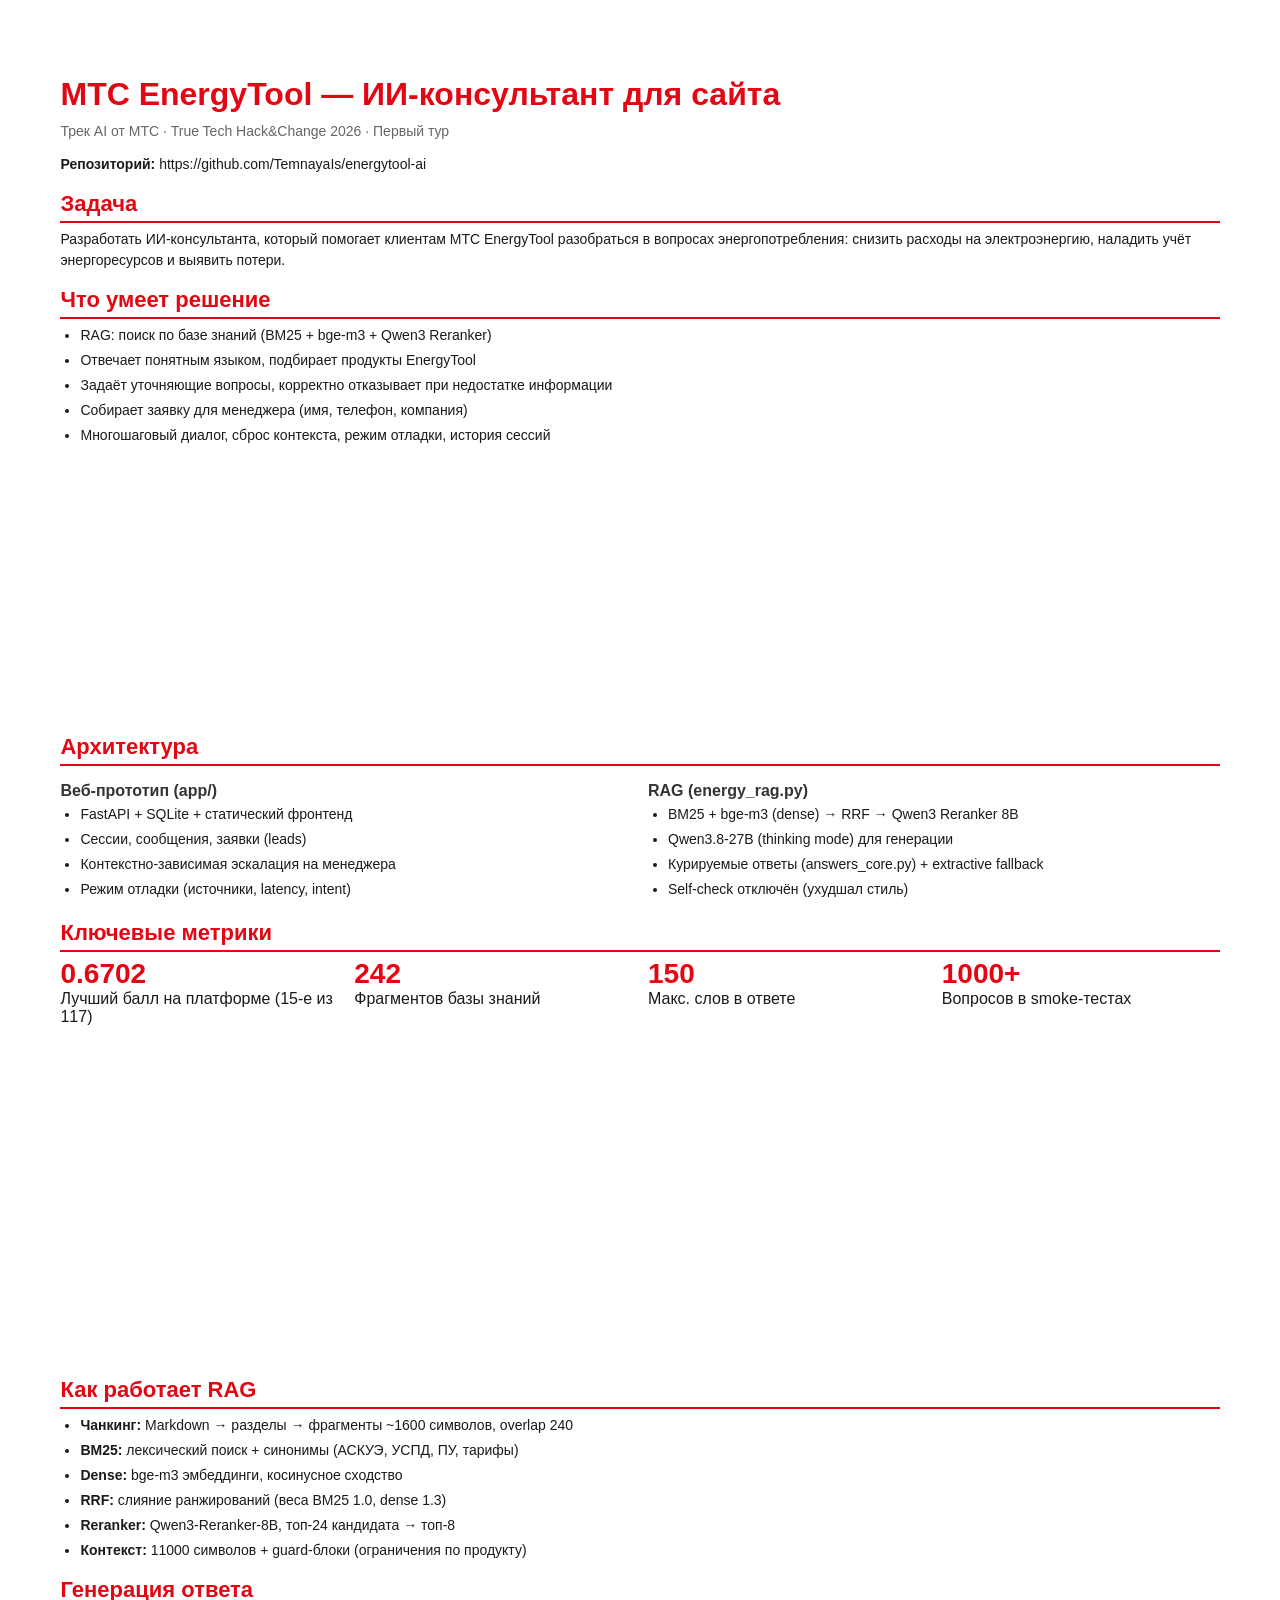
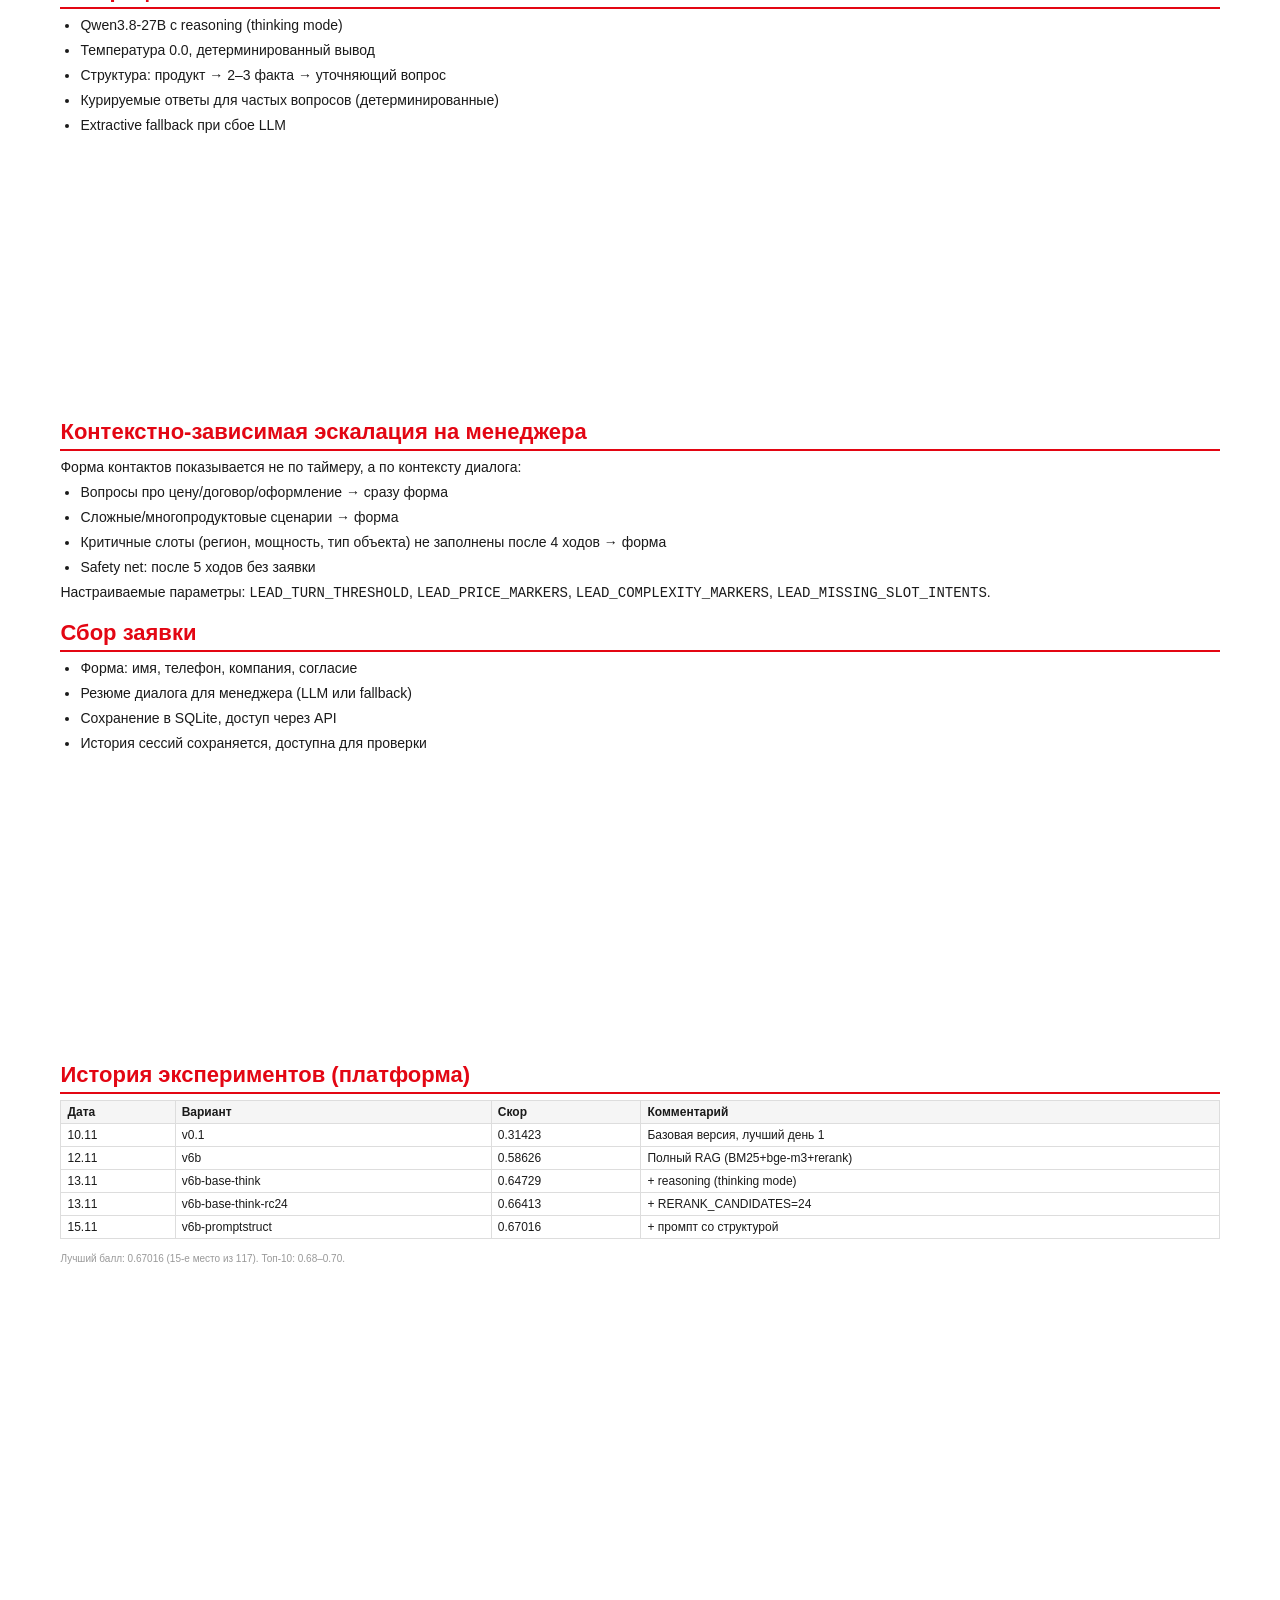
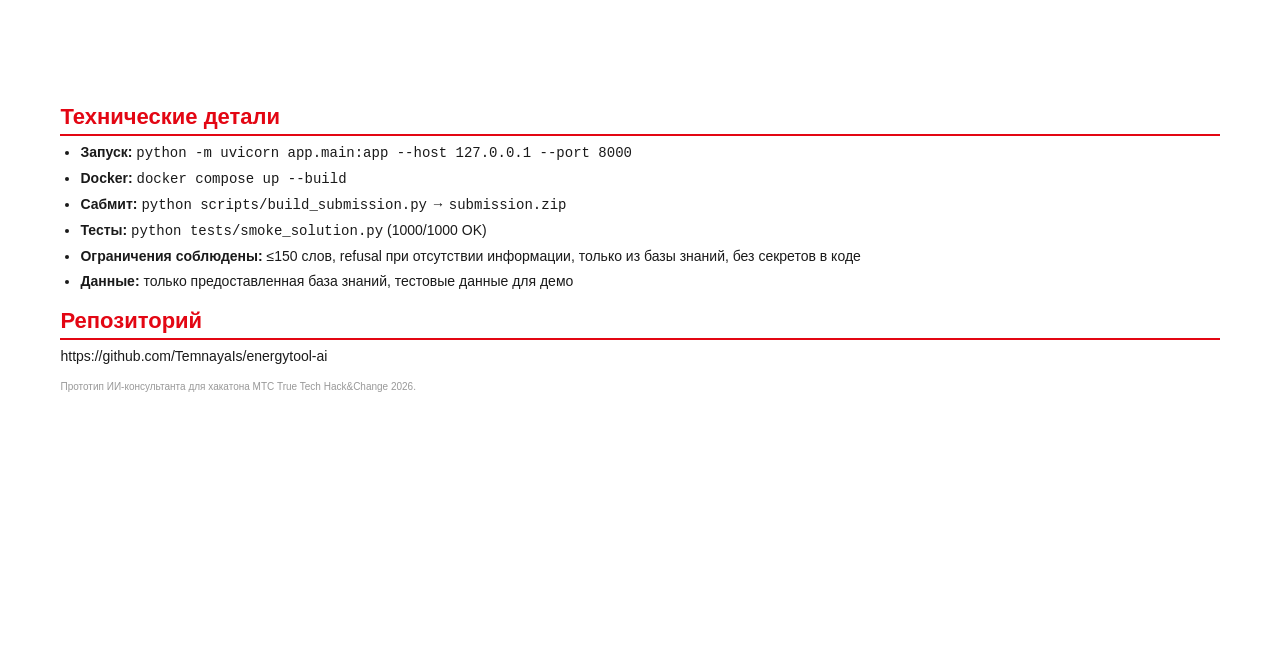
==== presentation.html @ cbf3601e "add: presentation (HTML + PDF) for expert evaluation" ====
<!DOCTYPE html>
<html lang="ru">
<head>
<meta charset="utf-8">
<title>МТС EnergyTool — ИИ-консультант для сайта</title>
<style>
  @page { size: A4 landscape; margin: 12mm; }
  body { font-family: "Segoe UI", Arial, sans-serif; color: #1a1a1a; margin: 0; padding: 0; }
  .slide { page-break-after: always; padding: 20mm 16mm; min-height: 170mm; box-sizing: border-box; }
  .slide:last-child { page-break-after: auto; }
  h1 { color: #e30613; font-size: 32px; margin: 0 0 8px; }
  h2 { color: #e30613; font-size: 22px; margin: 16px 0 6px; border-bottom: 2px solid #e30613; padding-bottom: 4px; }
  h3 { font-size: 16px; margin: 10px 0 4px; color: #333; }
  p, li { font-size: 14px; line-height: 1.5; margin: 4px 0; }
  ul { margin: 4px 0 4px 20px; padding: 0; }
  .subtitle { color: #666; font-size: 14px; margin-bottom: 12px; }
  .highlight { background: #fff3f4; border-left: 4px solid #e30613; padding: 8px 12px; margin: 8px 0; font-size: 13px; }
  .cols { display: flex; gap: 16px; }
  .col { flex: 1; }
  .num { font-size: 28px; font-weight: 800; color: #e30613; }
  table { border-collapse: collapse; width: 100%; font-size: 12px; margin: 6px 0; }
  th, td { border: 1px solid #ddd; padding: 4px 6px; text-align: left; }
  th { background: #f5f5f5; }
  .footer { font-size: 10px; color: #999; margin-top: 12px; }
</style>
</head>
<body>

<div class="slide">
  <h1>МТС EnergyTool — ИИ-консультант для сайта</h1>
  <p class="subtitle">Трек AI от МТС · True Tech Hack&Change 2026 · Первый тур</p>
  <p><strong>Репозиторий:</strong> https://github.com/TemnayaIs/energytool-ai</p>
  <h2>Задача</h2>
  <p>Разработать ИИ-консультанта, который помогает клиентам МТС EnergyTool разобраться в вопросах энергопотребления: снизить расходы на электроэнергию, наладить учёт энергоресурсов и выявить потери.</p>
  <h2>Что умеет решение</h2>
  <ul>
    <li>RAG: поиск по базе знаний (BM25 + bge-m3 + Qwen3 Reranker)</li>
    <li>Отвечает понятным языком, подбирает продукты EnergyTool</li>
    <li>Задаёт уточняющие вопросы, корректно отказывает при недостатке информации</li>
    <li>Собирает заявку для менеджера (имя, телефон, компания)</li>
    <li>Многошаговый диалог, сброс контекста, режим отладки, история сессий</li>
  </ul>
</div>

<div class="slide">
  <h2>Архитектура</h2>
  <div class="cols">
    <div class="col">
      <h3>Веб-прототип (app/)</h3>
      <ul>
        <li>FastAPI + SQLite + статический фронтенд</li>
        <li>Сессии, сообщения, заявки (leads)</li>
        <li>Контекстно-зависимая эскалация на менеджера</li>
        <li>Режим отладки (источники, latency, intent)</li>
      </ul>
    </div>
    <div class="col">
      <h3>RAG (energy_rag.py)</h3>
      <ul>
        <li>BM25 + bge-m3 (dense) → RRF → Qwen3 Reranker 8B</li>
        <li>Qwen3.8-27B (thinking mode) для генерации</li>
        <li>Курируемые ответы (answers_core.py) + extractive fallback</li>
        <li>Self-check отключён (ухудшал стиль)</li>
      </ul>
    </div>
  </div>
  <h2>Ключевые метрики</h2>
  <div class="cols">
    <div class="col"><span class="num">0.6702</span><br>Лучший балл на платформе (15-е из 117)</div>
    <div class="col"><span class="num">242</span><br>Фрагментов базы знаний</div>
    <div class="col"><span class="num">150</span><br>Макс. слов в ответе</div>
    <div class="col"><span class="num">1000+</span><br>Вопросов в smoke-тестах</div>
  </div>
</div>

<div class="slide">
  <h2>Как работает RAG</h2>
  <ul>
    <li><strong>Чанкинг:</strong> Markdown → разделы → фрагменты ~1600 символов, overlap 240</li>
    <li><strong>BM25:</strong> лексический поиск + синонимы (АСКУЭ, УСПД, ПУ, тарифы)</li>
    <li><strong>Dense:</strong> bge-m3 эмбеддинги, косинусное сходство</li>
    <li><strong>RRF:</strong> слияние ранжирований (веса BM25 1.0, dense 1.3)</li>
    <li><strong>Reranker:</strong> Qwen3-Reranker-8B, топ-24 кандидата → топ-8</li>
    <li><strong>Контекст:</strong> 11000 символов + guard-блоки (ограничения по продукту)</li>
  </ul>
  <h2>Генерация ответа</h2>
  <ul>
    <li>Qwen3.8-27B с reasoning (thinking mode)</li>
    <li>Температура 0.0, детерминированный вывод</li>
    <li>Структура: продукт → 2–3 факта → уточняющий вопрос</li>
    <li>Курируемые ответы для частых вопросов (детерминированные)</li>
    <li>Extractive fallback при сбое LLM</li>
  </ul>
</div>

<div class="slide">
  <h2>Контекстно-зависимая эскалация на менеджера</h2>
  <p>Форма контактов показывается не по таймеру, а по контексту диалога:</p>
  <ul>
    <li>Вопросы про цену/договор/оформление → сразу форма</li>
    <li>Сложные/многопродуктовые сценарии → форма</li>
    <li>Критичные слоты (регион, мощность, тип объекта) не заполнены после 4 ходов → форма</li>
    <li>Safety net: после 5 ходов без заявки</li>
  </ul>
  <p>Настраиваемые параметры: <code>LEAD_TURN_THRESHOLD</code>, <code>LEAD_PRICE_MARKERS</code>, <code>LEAD_COMPLEXITY_MARKERS</code>, <code>LEAD_MISSING_SLOT_INTENTS</code>.</p>
  <h2>Сбор заявки</h2>
  <ul>
    <li>Форма: имя, телефон, компания, согласие</li>
    <li>Резюме диалога для менеджера (LLM или fallback)</li>
    <li>Сохранение в SQLite, доступ через API</li>
    <li>История сессий сохраняется, доступна для проверки</li>
  </ul>
</div>

<div class="slide">
  <h2>История экспериментов (платформа)</h2>
  <table>
    <tr><th>Дата</th><th>Вариант</th><th>Скор</th><th>Комментарий</th></tr>
    <tr><td>10.11</td><td>v0.1</td><td>0.31423</td><td>Базовая версия, лучший день 1</td></tr>
    <tr><td>12.11</td><td>v6b</td><td>0.58626</td><td>Полный RAG (BM25+bge-m3+rerank)</td></tr>
    <tr><td>13.11</td><td>v6b-base-think</td><td>0.64729</td><td>+ reasoning (thinking mode)</td></tr>
    <tr><td>13.11</td><td>v6b-base-think-rc24</td><td>0.66413</td><td>+ RERANK_CANDIDATES=24</td></tr>
    <tr><td>15.11</td><td>v6b-promptstruct</td><td>0.67016</td><td>+ промпт со структурой</td></tr>
  </table>
  <p class="footer">Лучший балл: 0.67016 (15-е место из 117). Топ-10: 0.68–0.70.</p>
</div>

<div class="slide">
  <h2>Технические детали</h2>
  <ul>
    <li><strong>Запуск:</strong> <code>python -m uvicorn app.main:app --host 127.0.0.1 --port 8000</code></li>
    <li><strong>Docker:</strong> <code>docker compose up --build</code></li>
    <li><strong>Сабмит:</strong> <code>python scripts/build_submission.py</code> → <code>submission.zip</code></li>
    <li><strong>Тесты:</strong> <code>python tests/smoke_solution.py</code> (1000/1000 OK)</li>
    <li><strong>Ограничения соблюдены:</strong> ≤150 слов, refusal при отсутствии информации, только из базы знаний, без секретов в коде</li>
    <li><strong>Данные:</strong> только предоставленная база знаний, тестовые данные для демо</li>
  </ul>
  <h2>Репозиторий</h2>
  <p>https://github.com/TemnayaIs/energytool-ai</p>
  <p class="footer">Прототип ИИ-консультанта для хакатона МТС True Tech Hack&Change 2026.</p>
</div>

</body>
</html>
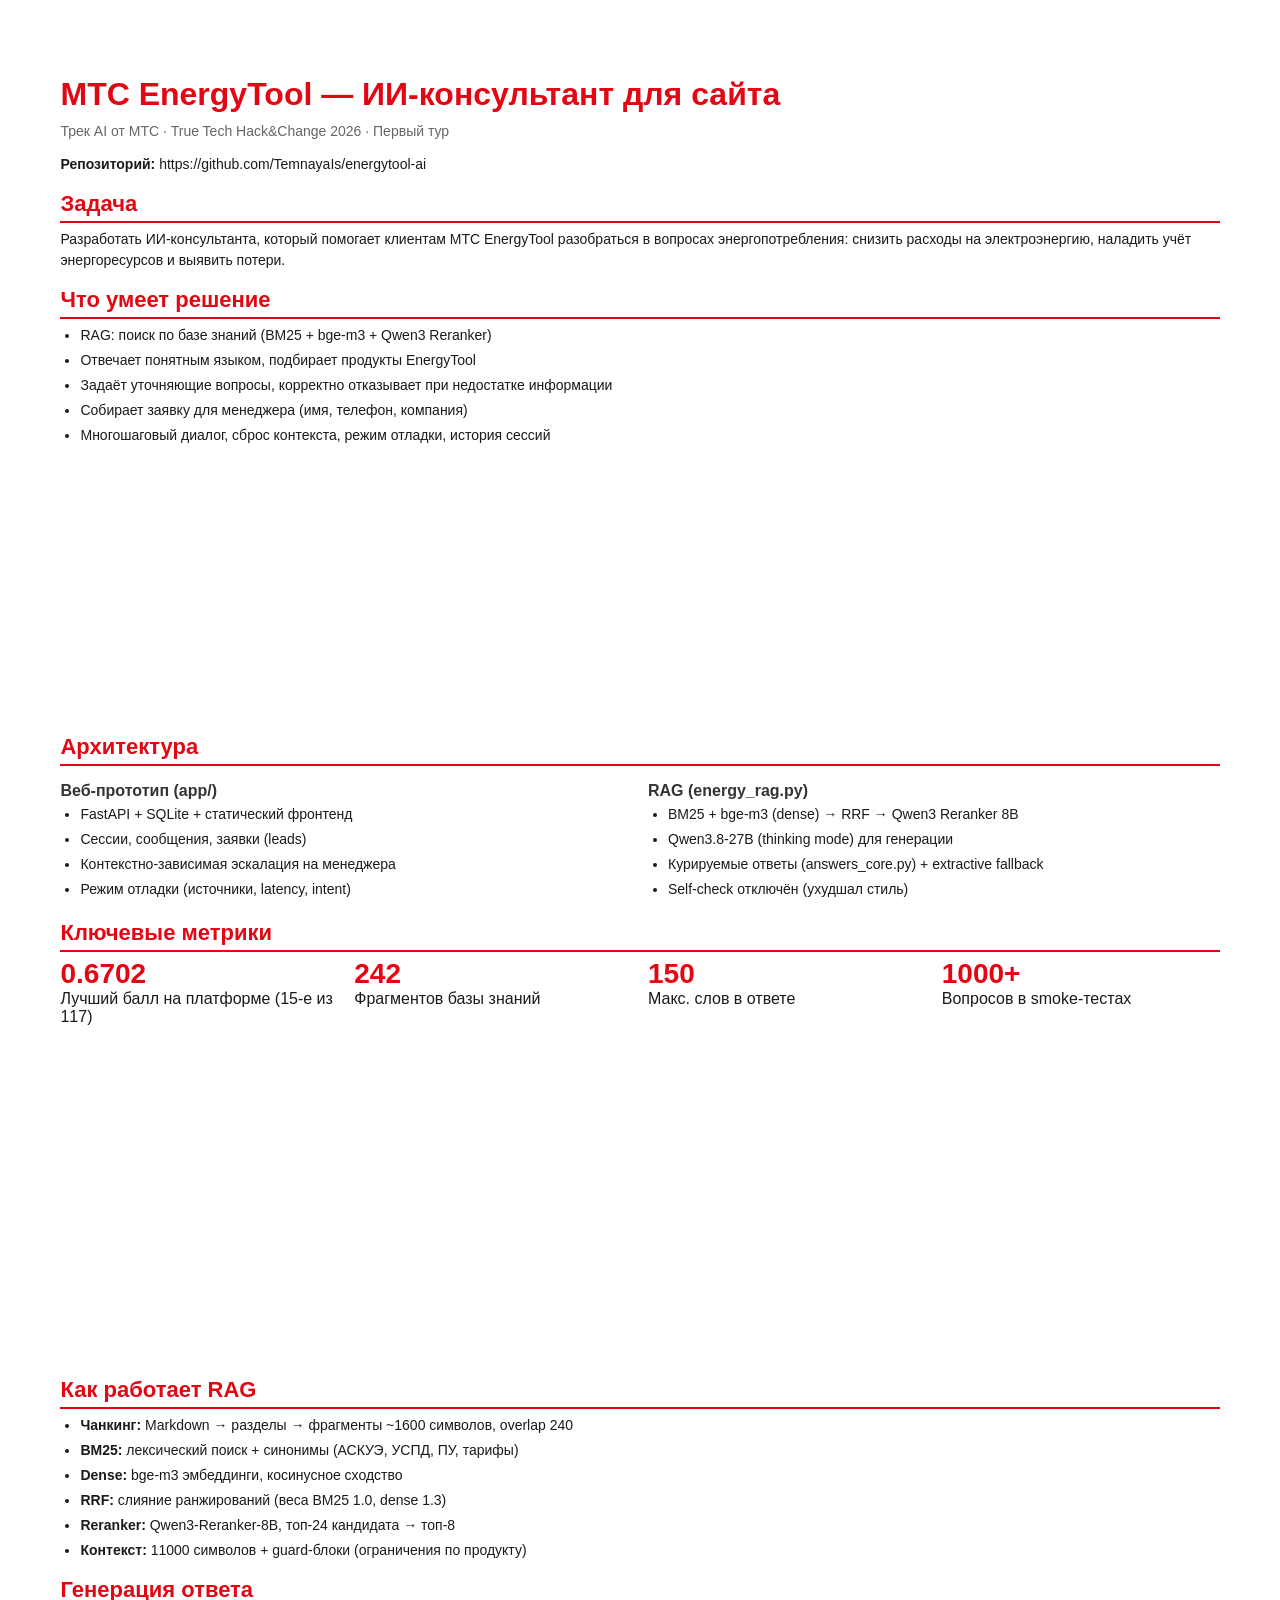
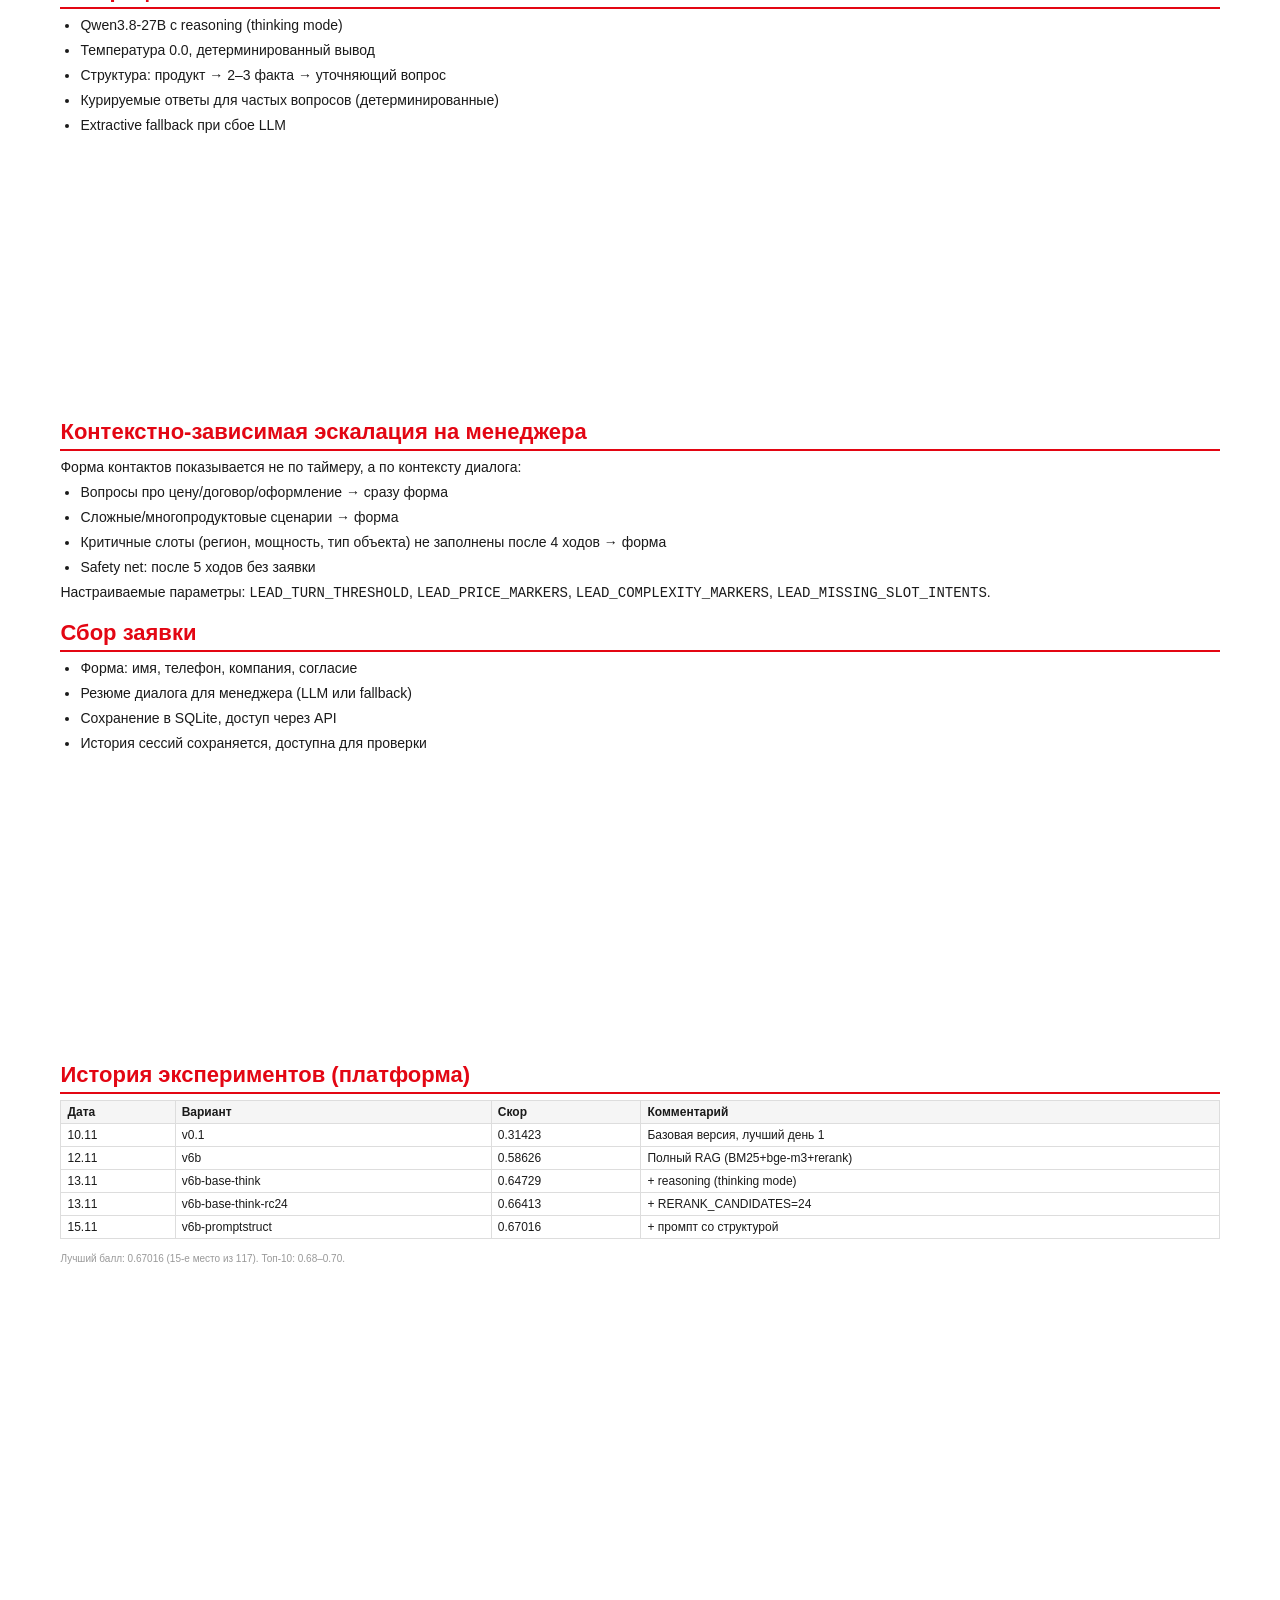
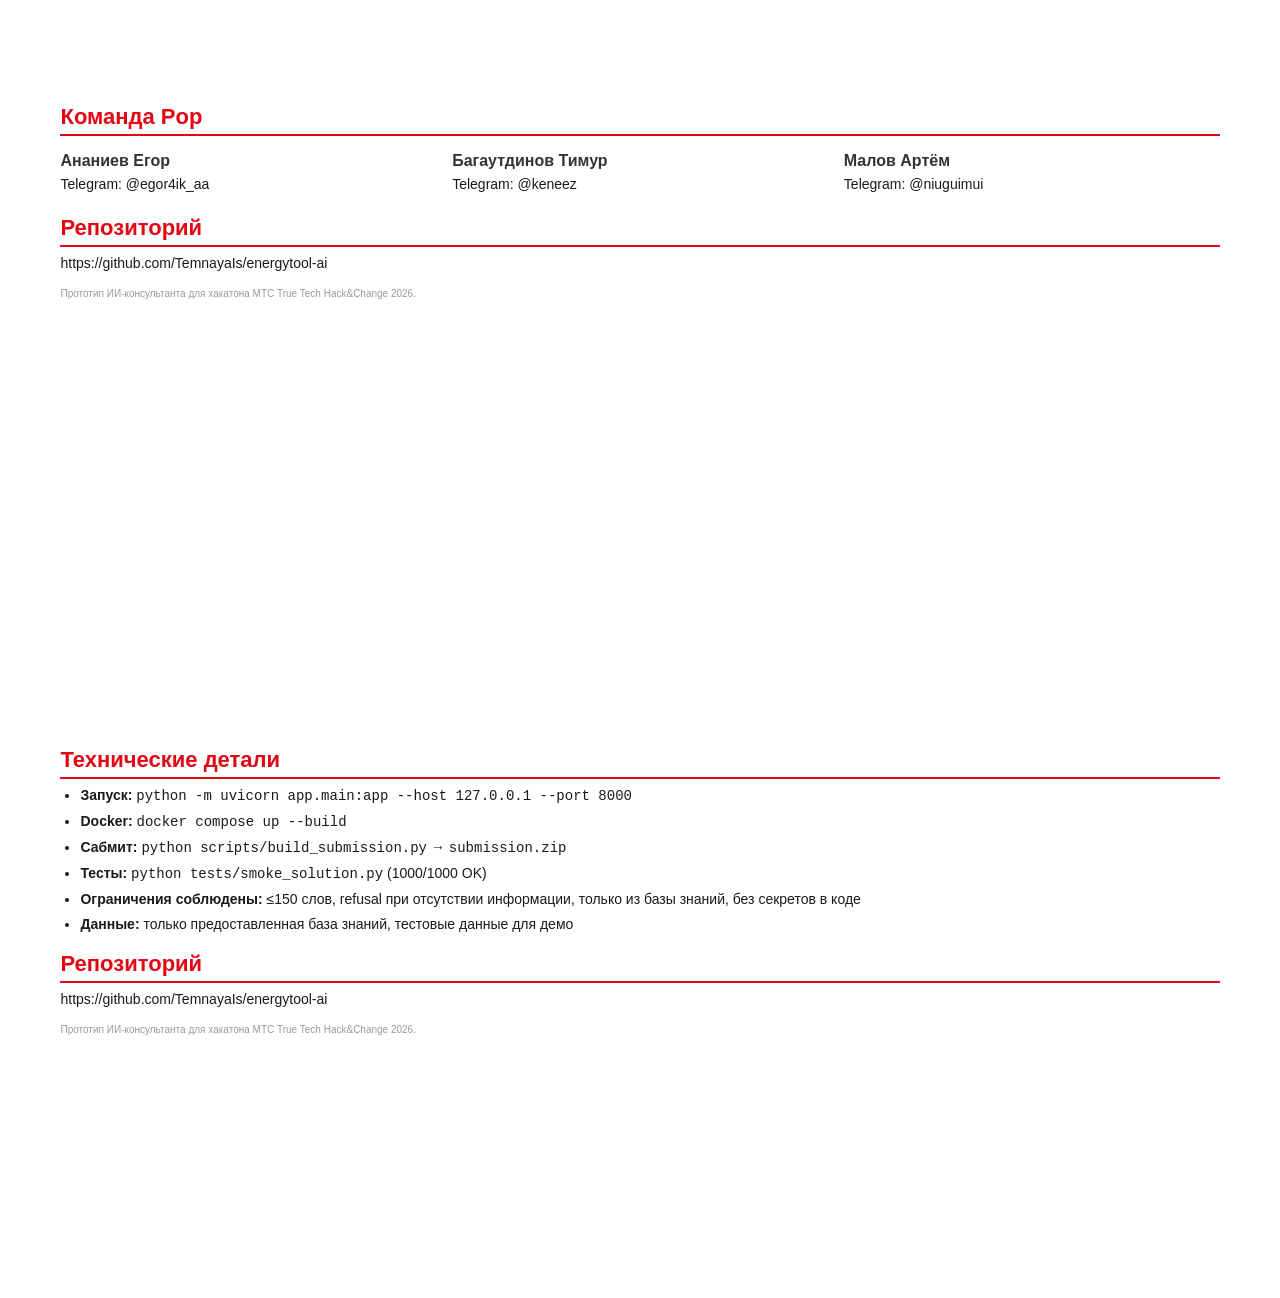
==== commit 390b38e1: "feat: add team contacts (Pop) to footer and presentation slide" ====
--- a/presentation.html
+++ b/presentation.html
@@ -126,6 +126,27 @@
 </div>
 
 <div class="slide">
+  <h2>Команда Pop</h2>
+  <div class="cols">
+    <div class="col">
+      <h3>Ананиев Егор</h3>
+      <p>Telegram: @egor4ik_aa</p>
+    </div>
+    <div class="col">
+      <h3>Багаутдинов Тимур</h3>
+      <p>Telegram: @keneez</p>
+    </div>
+    <div class="col">
+      <h3>Малов Артём</h3>
+      <p>Telegram: @niuguimui</p>
+    </div>
+  </div>
+  <h2>Репозиторий</h2>
+  <p>https://github.com/TemnayaIs/energytool-ai</p>
+  <p class="footer">Прототип ИИ-консультанта для хакатона МТС True Tech Hack&Change 2026.</p>
+</div>
+
+<div class="slide">
   <h2>Технические детали</h2>
   <ul>
     <li><strong>Запуск:</strong> <code>python -m uvicorn app.main:app --host 127.0.0.1 --port 8000</code></li>
